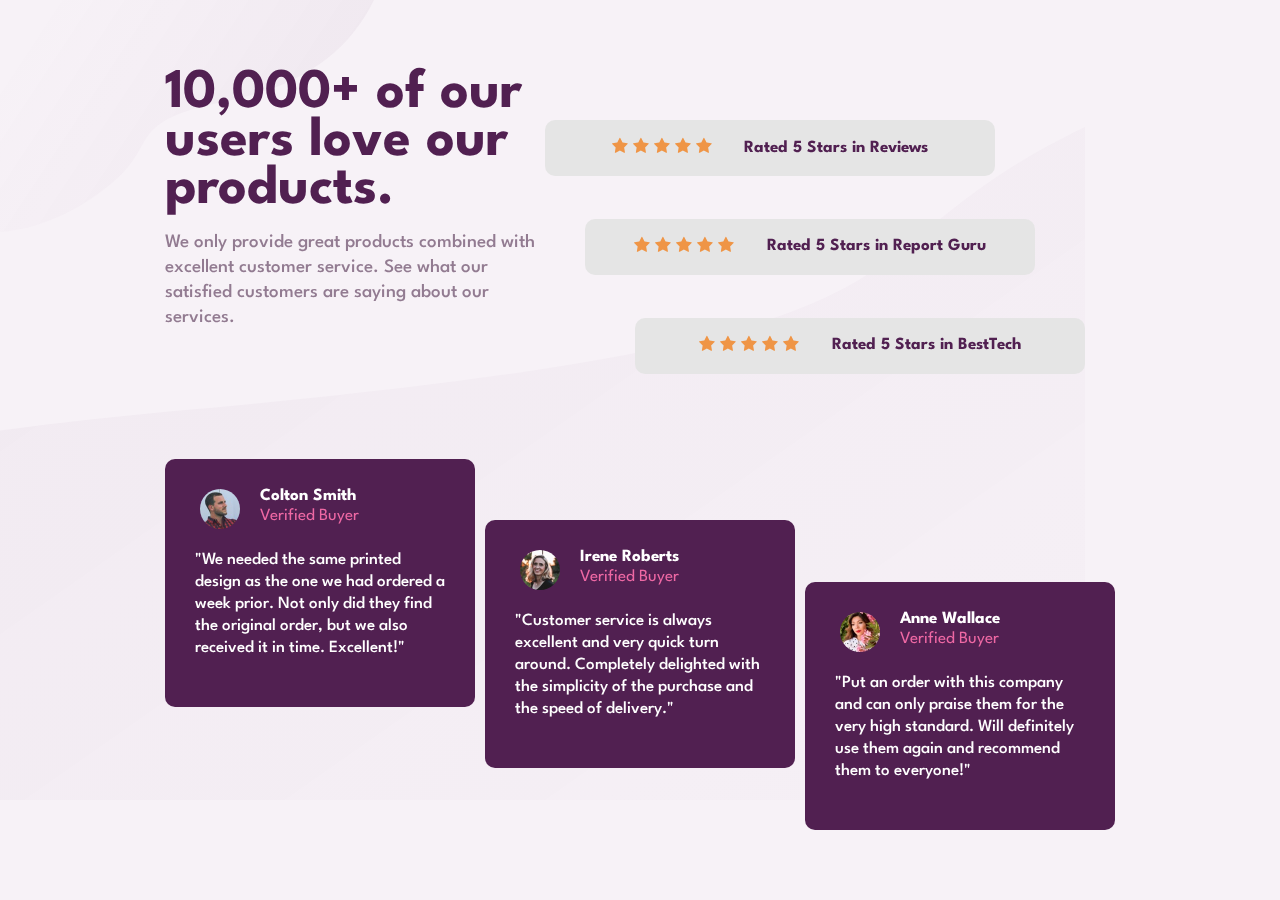
==== index.html @ 5eab4e53 "first push" ====
<!DOCTYPE html>
<html lang="en">

<head>
  <meta charset="UTF-8" />
  <meta name="viewport" content="width=device-width, initial-scale=1.0" />
  <link rel="preconnect" href="https://fonts.googleapis.com">
  <link rel="preconnect" href="https://fonts.gstatic.com" crossorigin>
  <link href="https://fonts.googleapis.com/css2?family=League+Spartan:wght@400;500;700&display=swap" rel="stylesheet">
  <link rel="stylesheet" href="https://cdnjs.cloudflare.com/ajax/libs/font-awesome/4.7.0/css/font-awesome.min.css">
  <link rel="stylesheet" href="style.css">
  <title>Frontend Mentor | Social proof section</title>
</head>

<body>

  <main>
    <h1 class="sr-only">Social Proof Section</h1>
    <div class="hero top-left">
      <img src="images/bg-pattern-top-mobile.svg" alt="">
    </div>
    <!--Mobile: central grid, desktop: main-hero-->
    <section class="central-grid">
      <div class="heading-area">
        <h2>10,000+ of our users love our products.</h2>
        <p>We only provide great products combined with excellent customer service.
          See what our satisfied customers are saying about our services.
        </p>
      </div>
      <div class="review-area">
        <div class="review r-one">
          <div class="stars">
            <span class="fa fa-star checked"></span>
            <span class="fa fa-star checked"></span>
            <span class="fa fa-star checked"></span>
            <span class="fa fa-star checked"></span>
            <span class="fa fa-star checked"></span>
          </div>
          <p>
            Rated 5 Stars in Reviews
          </p>
        </div>
        <div class="review r-two">
          <div class="stars">
            <span class="fa fa-star checked"></span>
            <span class="fa fa-star checked"></span>
            <span class="fa fa-star checked"></span>
            <span class="fa fa-star checked"></span>
            <span class="fa fa-star checked"></span>
          </div>
          <p>
            Rated 5 Stars in Report Guru
          </p>
        </div>
        <div class="review r-three">
          <div class="stars">
            <span class="fa fa-star checked"></span>
            <span class="fa fa-star checked"></span>
            <span class="fa fa-star checked"></span>
            <span class="fa fa-star checked"></span>
            <span class="fa fa-star checked"></span>
          </div>
          <p>
            Rated 5 Stars in BestTech
          </p>
        </div>
      </div>
      <!--Personal Review Area-->
      <div class="personal-review">
        <article class="box person-1">
          <div class="box-head">
            <div class="selfie">
              <img src="images/image-colton.jpg" alt="" width="40px" height="40px">
            </div>
            <div class="name">
              <h3>Colton Smith</h3>
              <h4>Verified Buyer</h4>
            </div>
          </div>
          <p>"We needed the same printed design as the one we had ordered a week prior.
            Not only did they find the original order, but we also received it in time.
            Excellent!"</p>
        </article>

        <article class="box person-2">
          <div class="box-head">
            <div class="selfie">
              <img src="images/image-irene.jpg" alt="" width="40px" height="40px">
            </div>
            <div class="name">
              <h3>Irene Roberts</h3>
              <h4>Verified Buyer</h4>
            </div>
          </div>
          <p>"Customer service is always excellent and very quick turn around. Completely
            delighted with the simplicity of the purchase and the speed of delivery."</p>
        </article>

        <article class="box person-3">
          <div class="box-head">
            <div class="selfie">
              <img src="images/image-anne.jpg" alt="" width="40px" height="40px">
            </div>
            <div class="name">
              <h3>Anne Wallace</h3>
              <h4>Verified Buyer</h4>
            </div>
          </div>
          <p>"Put an order with this company and can only praise them for the very high
            standard. Will definitely use them again and recommend them to everyone!"</p>
        </article>
      </div>
    </section>

    <div class="graphic-br-mobile">
      <img src="images/bg-pattern-bottom-mobile.svg" width="1085px" height="673px" alt="">
    </div>


  </main>

</body>

</html>
---- style.css ----
/*  Modern CSS reset - https://piccalil.li/blog/a-modern-css-reset/ */
/* Box sizing rules */
/* *here we have the font dimensions:*/

*,
*::before,
*::after {
  box-sizing: border-box;
}
:root {
  font-size: 62.5%;
  --ff1: "League Spartan", sans-serif;
  --sfs: 1.5rem; /* standard font size*/
  --white: hsl(0, 0%, 100%); /*back+text white*/
  --dpt: #512051; /* dark purple text*/
  --lpt: #927b91; /* light purple text*/
  --spt: hsl(333, 80%, 67%); /* soft pink text*/
  --dgt: #937b92; /*spec --text below 10 000?*/
  --rbc: #f7f2f7; /*review background color*/
  --out: 1px solid black; /*use for outline*/
}

/* Remove default margin */
body,
h1,
h2,
h3,
h4,
p,
figure,
blockquote,
dl,
dd {
  margin: 0;
}

/* Remove list styles on ul, ol elements with a list role, which suggests default styling will be removed */
ul[role="list"],
ol[role="list"] {
  list-style: none;
}

/* Set core root defaults */
html:focus-within {
  scroll-behavior: smooth;
}

/* Set core body defaults */
body {
  min-height: 100vh;
  text-rendering: optimizeSpeed;
  line-height: 1.5;
  background-color: var(--rbc);
  font-family: var(--ff1);
  font-size: ;
}

/* A elements that don't have a class get default styles */
a:not([class]) {
  text-decoration-skip-ink: auto;
}

/* Make images easier to work with */
img,
picture {
  max-width: 100%;
  display: block;
}

/* Inherit fonts for inputs and buttons */
input,
button,
textarea,
select {
  font: inherit;
}

/* Remove all animations, transitions and smooth scroll for people that prefer not to see them */
@media (prefers-reduced-motion: reduce) {
  html:focus-within {
    scroll-behavior: auto;
  }

  *,
  *::before,
  *::after {
    animation-duration: 0.01ms !important;
    animation-iteration-count: 1 !important;
    transition-duration: 0.01ms !important;
    scroll-behavior: auto !important;
  }
}

/* * end of the reset*/
.sr-only {
  border: 0 !important;
  clip: rect(1px, 1px, 1px, 1px) !important;
  -webkit-clip-path: inset(50%) !important;
  clip-path: inset(50%) !important;
  height: 1px !important;
  overflow: hidden !important;
  margin: -1px !important;
  padding: 0 !important;
  position: absolute !important;
  width: 1px !important;
  white-space: nowrap !important;
}

/* *======NEUTRAL DESIGN SPACE========== */

/* background-Image_Mobile_top_left: */
.top-left {
  z-index: 1;
  position: absolute;
  top: 0;
  left: 0;
}
/* do the positional styling for mobile devices
first, then color -- then desktop positional*/
.central-grid > .heading-area > h2 {
  color: var(--dpt);
  font-size: 4rem;
  line-height: 3.6rem;
  font-weight: 700;
  text-align: center;
}

.central-grid > .heading-area > p {
  text-align: center;
  font-size: 1.9rem;
  color: var(--lpt);
  font-weight: 500;
  line-height: 2.5rem;
}

.graphic-br-mobile {
  position: fixed;
  z-index: -1;
  bottom: -27.5rem;
  right: 0;
}

.box {
  width: 32.7rem;
  height: 24.8rem;
  background-color: #512051;
  display: flex;
  flex-direction: column;
  padding: 3rem;
  border-radius: 1rem;
}

.box-head {
  display: flex;
  flex-direction: row;
}

.name {
  padding-left: 2rem;
}

.box-head > .name > h3 {
  font-size: 1.7rem;
  color: var(--white);
  line-height: 1.5rem;
  font-weight: 700;
}

.box-head > .name > h4 {
  font-size: 1.7rem;
  font-weight: 400;
  color: var(--spt);
  line-height: 1.5rem;
  margin-top: 0.5rem;
}

.box > p {
  color: hsl(0, 0%, 100%);
  font-size: 1.7rem;
  font-weight: 500;
  line-height: 2.2rem;
  margin-top: 2rem;
}

.selfie > img {
  border-radius: 50%;
  margin-left: 0.5rem;
}

.review-area {
  display: flex;
  row-gap: 1.5rem;
  flex-direction: column;
  margin-top: 4rem;
  border-radius: 0.5rem;
  overflow: hidden;
}
.review-area > .review {
  font-size: 1.7rem;
  font-weight: 700;
  text-align: center;
  height: 7.8rem;
  color: var(--dpt);
  display: flex;
  flex-direction: column;
  align-items: center;
  justify-content: center;
  background-color: #e5e5e5;
  border-radius: 1rem;
}
.review-area > .review > .stars > span {
  color: #ef9546;
  margin-bottom: 1rem;
}

/* *======MOBILE DESIGN SPACE========== */

@media only screen and (max-width: 720px) {
  .central-grid {
    z-index: 999;
    width: 90%;
    display: grid;
    grid-template-columns: 1fr;
    align-items: center;
    justify-content: space-between;
    padding-top: 4rem;
    margin: 3rem auto 0;
  }

  .central-grid > h2,
  .central-grid > p {
    padding: 0 1rem;
  }

  .central-grid > p {
    padding-top: 1.7rem;
    text-align: center;
    padding-left: 1rem;
    padding-right: 1rem;
  }

  /* *this is beginning of the personal review area*/

  .personal-review {
    margin: 0 auto;
    display: flex;
    flex-direction: column;
    align-items: center;
    justify-content: center;
    margin-top: 4rem;
    margin-bottom: 3rem;
    row-gap: 2rem;
  }
}

/* *The following is the desktop version of the 
* site, we should use the mobile code whenever
* possible, but if it fits both areas we should 
* add to the neutral area at the the top, 
* rather than having it printed twice in both 
* mobile and desktop design areas. 
 */

/* *======DESKTOP DESIGN SPACE========== */

@media only screen and (min-width: 721px) {
  .central-grid {
    min-height: 100vh;
    display: grid;
    grid-template-columns: repeat(5, 1fr);
    grid-template-rows: 1fr 1.7rem 1fr;
    padding: 7rem 16.5rem 7rem 16.5rem;
  }
  /*! grid layout desktop here */

  .heading-area {
    grid-area: 1 / 1 / 1 / 3;
  }

  .review-area {
    grid-area: 1 / 3 / 1 / 6;
  }

  .personal-review,
  .heading-area,
  .review-area {
    /* max-height: 10vh; to change */
  }

  .personal-review {
    display: flex;
    gap: 1rem;
    flex-direction: row;
    justify-content: space-between;
    width: 100%;
    grid-area: 3 / 1 / 3 / 6;
  }

  .review-area {
    margin-top: 0;
    display: flex;
    flex-direction: column;
    align-items: center;
    justify-content: space-evenly;
  }

  .review-area > .review {
    height: 5.6rem;
    width: 45rem;
    display: flex;
    flex-direction: row;
    align-items: center;
    justify-content: center;
  }

  .review-area > .review > .stars {
    padding-top: .35rem;
    margin-right: 3.25rem;
  }

  .review-area > .review:nth-child(1) {
    display: flex;
    align-self: flex-end;
    justify-self: start;
    margin-right: 12rem;
    margin-bottom: -4rem;
    margin-top: -1.75rem;
  }

  .review-area > .review:nth-child(3) {
    display: flex;
    align-self: flex-end;
    margin-bottom: 0rem;
    margin-right: 3rem;
  }

  .review-area > .review:nth-child(2) {
    display: flex;
    align-self: flex-end;
    margin-right: 8rem;
    margin-bottom: -4rem;
  }

  .personal-review > article:nth-child(2) {
    flex-direction: column;
    align-self: center;
  }
  .personal-review > article:nth-child(3) {
    flex-direction: column;
    align-self: end;
  }

  .central-grid > .heading-area > h2 {

    text-align: left;
    max-width: 44.5rem;
    font-size: 5.6rem;
    line-height: 4.8rem;
    font-weight: 700;
}

.central-grid > .heading-area > p {
  text-align: left; 
  font-weight: 500; 
  font-size: 1.9rem;
  line-height: 2.5rem;
  padding-top: 1.6rem;
}

.graphic-br-mobile {
  position: fixed;
  z-index: -1;
  bottom: 0;
  height: 87.3rem;
  width: 178.5rem;
  left: 0rem;
  top: 12.7rem;
}



}
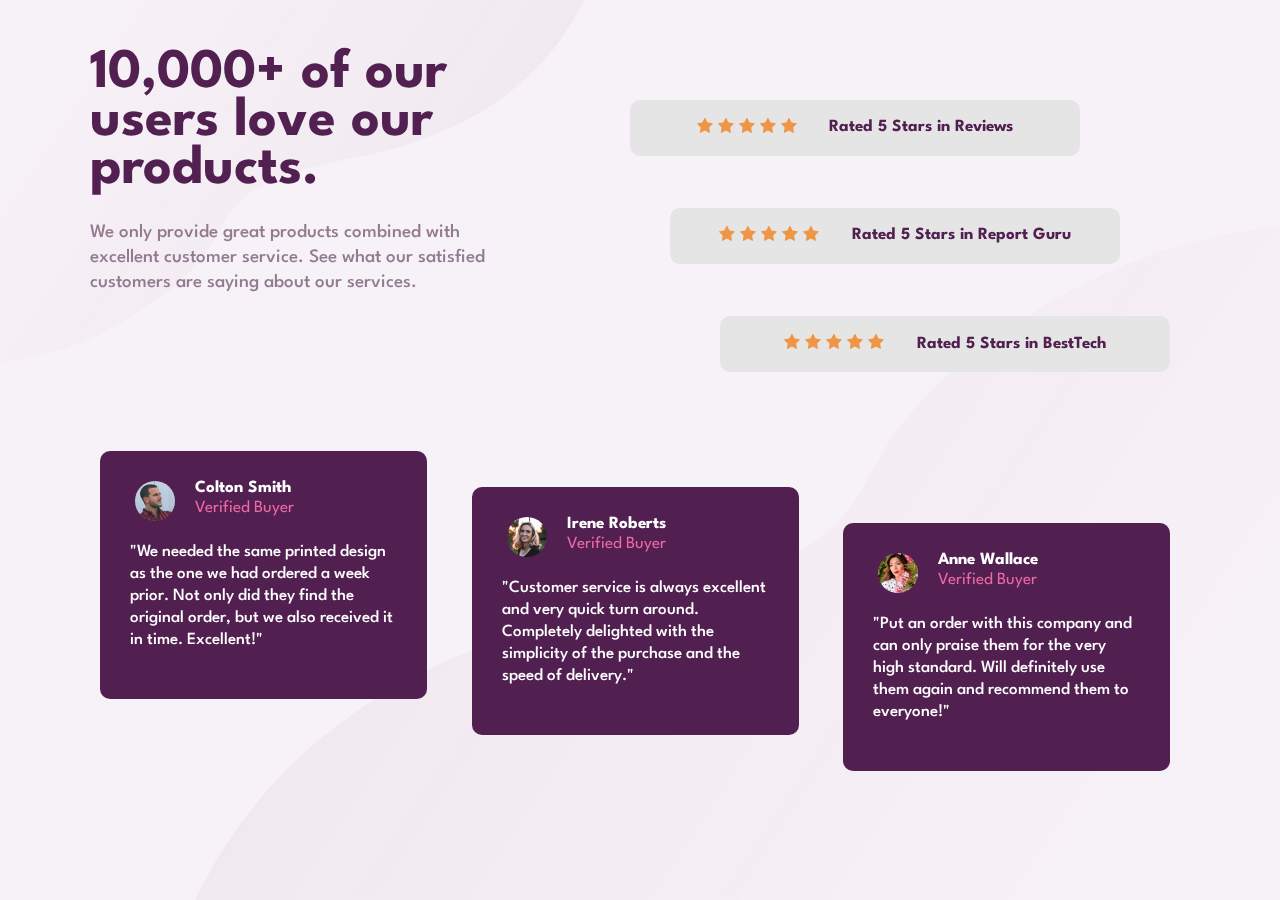
==== commit adca0b6c: "cleaned up the code" ====
--- a/index.html
+++ b/index.html
@@ -17,60 +17,70 @@
   <main>
     <h1 class="sr-only">Social Proof Section</h1>
     <div class="hero top-left">
-      <img src="images/bg-pattern-top-mobile.svg" alt="">
+      <!--Kevin Powell Picture techniquw-->
+      <picture>
+        <source srcset="/images/c-bg-pattern-top-desktop.svg" media="(min-width: 1200px)">
+        <img src="images/a-bg-pattern-top-mobile.svg" alt="" aria-hidden="true">
+      </picture>
     </div>
     <!--Mobile: central grid, desktop: main-hero-->
     <section class="central-grid">
-      <div class="heading-area">
-        <h2>10,000+ of our users love our products.</h2>
-        <p>We only provide great products combined with excellent customer service.
-          See what our satisfied customers are saying about our services.
-        </p>
-      </div>
-      <div class="review-area">
-        <div class="review r-one">
-          <div class="stars">
-            <span class="fa fa-star checked"></span>
-            <span class="fa fa-star checked"></span>
-            <span class="fa fa-star checked"></span>
-            <span class="fa fa-star checked"></span>
-            <span class="fa fa-star checked"></span>
-          </div>
-          <p>
-            Rated 5 Stars in Reviews
+      <div class="upper-flex-wrap">
+        <div class="heading-area">
+          <h2>10,000+ of our users love our products.</h2>
+          <p>We only provide great products combined with excellent customer service.
+            See what our satisfied customers are saying about our services.
           </p>
         </div>
-        <div class="review r-two">
-          <div class="stars">
-            <span class="fa fa-star checked"></span>
-            <span class="fa fa-star checked"></span>
-            <span class="fa fa-star checked"></span>
-            <span class="fa fa-star checked"></span>
-            <span class="fa fa-star checked"></span>
+        <div class="review-area">
+          <div class="review r-one">
+            <div class="stars">
+              <span class="fa fa-star checked"></span>
+              <span class="fa fa-star checked"></span>
+              <span class="fa fa-star checked"></span>
+              <span class="fa fa-star checked"></span>
+              <span class="fa fa-star checked"></span>
+            </div>
+            <p>
+              Rated 5 Stars in Reviews
+            </p>
           </div>
-          <p>
-            Rated 5 Stars in Report Guru
-          </p>
+          <div class="review r-two">
+            <div class="stars">
+              <span class="fa fa-star checked"></span>
+              <span class="fa fa-star checked"></span>
+              <span class="fa fa-star checked"></span>
+              <span class="fa fa-star checked"></span>
+              <span class="fa fa-star checked"></span>
+            </div>
+            <p>
+              Rated 5 Stars in Report Guru
+            </p>
+          </div>
+          <div class="review r-three">
+            <div class="stars">
+              <span class="fa fa-star checked"></span>
+              <span class="fa fa-star checked"></span>
+              <span class="fa fa-star checked"></span>
+              <span class="fa fa-star checked"></span>
+              <span class="fa fa-star checked"></span>
+            </div>
+            <p>
+              Rated 5 Stars in BestTech
+            </p>
+          </div>
         </div>
-        <div class="review r-three">
-          <div class="stars">
-            <span class="fa fa-star checked"></span>
-            <span class="fa fa-star checked"></span>
-            <span class="fa fa-star checked"></span>
-            <span class="fa fa-star checked"></span>
-            <span class="fa fa-star checked"></span>
-          </div>
-          <p>
-            Rated 5 Stars in BestTech
-          </p>
-        </div>
+        <!--Closing-div: upper-flex-wrap-->
       </div>
+
+
       <!--Personal Review Area-->
       <div class="personal-review">
         <article class="box person-1">
           <div class="box-head">
             <div class="selfie">
-              <img src="images/image-colton.jpg" alt="" width="40px" height="40px">
+              <img src="images/image-colton.jpg" alt="" width="40px" height="40px"
+              aria-hidden="true">
             </div>
             <div class="name">
               <h3>Colton Smith</h3>
@@ -85,7 +95,8 @@
         <article class="box person-2">
           <div class="box-head">
             <div class="selfie">
-              <img src="images/image-irene.jpg" alt="" width="40px" height="40px">
+              <img src="images/image-irene.jpg" alt="" width="40px" height="40px"
+              aria-hidden="true">
             </div>
             <div class="name">
               <h3>Irene Roberts</h3>
@@ -99,7 +110,8 @@
         <article class="box person-3">
           <div class="box-head">
             <div class="selfie">
-              <img src="images/image-anne.jpg" alt="" width="40px" height="40px">
+              <img src="images/image-anne.jpg" alt="" width="40px" height="40px"
+              aria-hidden="true">
             </div>
             <div class="name">
               <h3>Anne Wallace</h3>
@@ -113,8 +125,16 @@
     </section>
 
     <div class="graphic-br-mobile">
-      <img src="images/bg-pattern-bottom-mobile.svg" width="1085px" height="673px" alt="">
+
+      <picture>
+        <source srcset="/images/d-bg-pattern-bottom-desktop.svg" media="(min-width: 1200px)">
+        <img src="images/b-bg-pattern-bottom-mobile.svg" alt="" aria-hidden="true">
+      </picture>
+
+
     </div>
+
+
 
 
   </main>
--- a/style.css
+++ b/style.css
@@ -1,6 +1,19 @@
 /*  Modern CSS reset - https://piccalil.li/blog/a-modern-css-reset/ */
 /* Box sizing rules */
-/* *here we have the font dimensions:*/
+
+/* *here we have the font dimensions:
+
+* 1. use the picture element to address the
+* b-image issues.
+ 
+* 2. Use min-width to address the collapse 
+* issues we keep on seeing.
+
+* 3. Try using negative margins to bring 
+* the purple boxes at the bottom closer 
+* together, to give the page a slightly 
+* more organix appearance. 
+*/
 
 *,
 *::before,
@@ -52,7 +65,7 @@
   line-height: 1.5;
   background-color: var(--rbc);
   font-family: var(--ff1);
-  font-size: ;
+  font-size: 1.6rem;
 }
 
 /* A elements that don't have a class get default styles */
@@ -107,17 +120,18 @@
 }
 
 /* *======NEUTRAL DESIGN SPACE========== */
-
-/* background-Image_Mobile_top_left: */
 .top-left {
   z-index: 1;
   position: absolute;
   top: 0;
   left: 0;
 }
-/* do the positional styling for mobile devices
-first, then color -- then desktop positional*/
-.central-grid > .heading-area > h2 {
+.heading-area {
+  padding-top: 1rem; 
+  padding-left: 1rem;
+}
+
+.heading-area > h2 {
   color: var(--dpt);
   font-size: 4rem;
   line-height: 3.6rem;
@@ -125,19 +139,13 @@
   text-align: center;
 }
 
-.central-grid > .heading-area > p {
+ .heading-area > p {
+  margin-top: 1rem;
   text-align: center;
   font-size: 1.9rem;
   color: var(--lpt);
   font-weight: 500;
   line-height: 2.5rem;
-}
-
-.graphic-br-mobile {
-  position: fixed;
-  z-index: -1;
-  bottom: -27.5rem;
-  right: 0;
 }
 
 .box {
@@ -215,7 +223,7 @@
 
 /* *======MOBILE DESIGN SPACE========== */
 
-@media only screen and (max-width: 720px) {
+@media only screen and (max-width: 1200px) {
   .central-grid {
     z-index: 999;
     width: 90%;
@@ -239,8 +247,6 @@
     padding-right: 1rem;
   }
 
-  /* *this is beginning of the personal review area*/
-
   .personal-review {
     margin: 0 auto;
     display: flex;
@@ -249,57 +255,56 @@
     justify-content: center;
     margin-top: 4rem;
     margin-bottom: 3rem;
-    row-gap: 2rem;
-  }
-}
-
-/* *The following is the desktop version of the 
-* site, we should use the mobile code whenever
-* possible, but if it fits both areas we should 
-* add to the neutral area at the the top, 
-* rather than having it printed twice in both 
-* mobile and desktop design areas. 
- */
+    row-gap: 1rem;
+  }
+}
 
 /* *======DESKTOP DESIGN SPACE========== */
 
-@media only screen and (min-width: 721px) {
+@media only screen and (min-width: 1200px) {
   .central-grid {
     min-height: 100vh;
     display: grid;
-    grid-template-columns: repeat(5, 1fr);
-    grid-template-rows: 1fr 1.7rem 1fr;
-    padding: 7rem 16.5rem 7rem 16.5rem;
-  }
-  /*! grid layout desktop here */
+    grid-template-columns: 1fr;
+    grid-template-rows: 1fr .1rem 1fr;
+    
+  }
+  main {
+    margin: 0rem 8rem 0rem 8rem; 
+  }
+
+  .person-1 {
+    margin-left: 2rem;
+  }
+
+  .person-3 {
+    margin-right: 3rem;
+  }
+
+  .upper-flex-wrap {
+    display: flex; 
+    margin-top: 2rem;
+    padding-top: 2rem;
+    margin-bottom: 0;
+  }
 
   .heading-area {
-    grid-area: 1 / 1 / 1 / 3;
-  }
-
-  .review-area {
-    grid-area: 1 / 3 / 1 / 6;
-  }
-
-  .personal-review,
-  .heading-area,
-  .review-area {
-    /* max-height: 10vh; to change */
+    flex: 1 1 auto; 
   }
 
   .personal-review {
+    max-height: 34rem;
+    padding-bottom: 2rem;
     display: flex;
     gap: 1rem;
     flex-direction: row;
     justify-content: space-between;
-    width: 100%;
-    grid-area: 3 / 1 / 3 / 6;
-  }
+    grid-area: 3 / 1 / 3 / 3;
+    }
 
   .review-area {
+    flex: 1 1 auto; 
     margin-top: 0;
-    display: flex;
-    flex-direction: column;
     align-items: center;
     justify-content: space-evenly;
   }
@@ -307,14 +312,11 @@
   .review-area > .review {
     height: 5.6rem;
     width: 45rem;
-    display: flex;
     flex-direction: row;
-    align-items: center;
-    justify-content: center;
   }
 
   .review-area > .review > .stars {
-    padding-top: .35rem;
+    padding-top: 0.35rem;
     margin-right: 3.25rem;
   }
 
@@ -350,48 +352,24 @@
     align-self: end;
   }
 
-  .central-grid > .heading-area > h2 {
-
+    .heading-area > h2 {
     text-align: left;
     max-width: 44.5rem;
     font-size: 5.6rem;
     line-height: 4.8rem;
-    font-weight: 700;
-}
-
-.central-grid > .heading-area > p {
-  text-align: left; 
-  font-weight: 500; 
-  font-size: 1.9rem;
-  line-height: 2.5rem;
-  padding-top: 1.6rem;
-}
-
-.graphic-br-mobile {
-  position: fixed;
-  z-index: -1;
-  bottom: 0;
-  height: 87.3rem;
-  width: 178.5rem;
-  left: 0rem;
-  top: 12.7rem;
-}
-
-
-
-}
-
-
-
-
-
-
-
-
-
-
-
-
-
-
-
+  }
+
+    .heading-area > p {
+    text-align: left;
+    line-height: 2.5rem;
+    padding-top: 1.6rem;
+    max-width: 40rem;
+  }
+
+  .graphic-br-mobile {
+    position: fixed;
+    z-index: -1;
+    bottom: 0;
+    right: 0;
+  }
+}
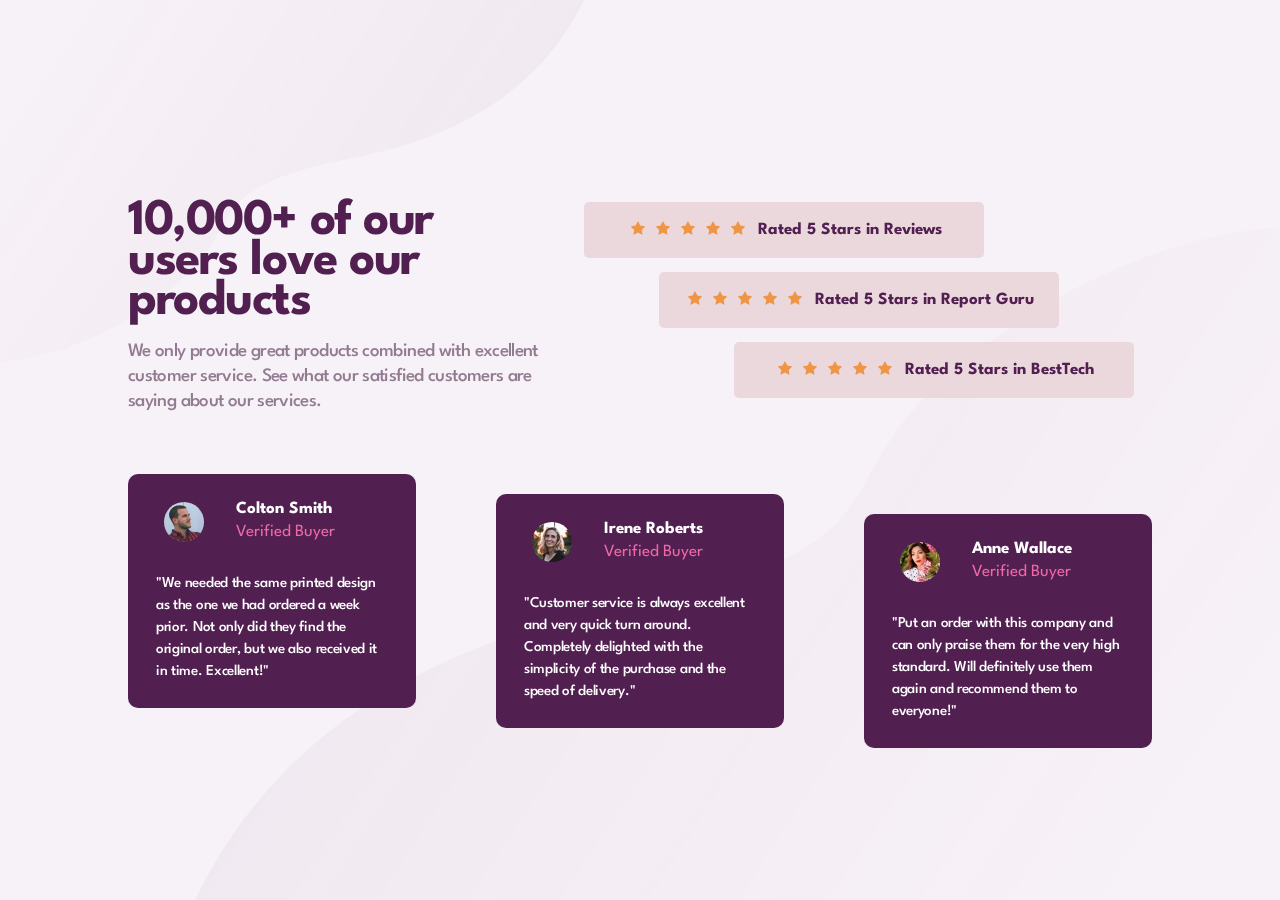
==== commit 58eb69d0: "done, file just needs polishing" ====
--- a/index.html
+++ b/index.html
@@ -2,81 +2,90 @@
 <html lang="en">
 
 <head>
-  <meta charset="UTF-8" />
-  <meta name="viewport" content="width=device-width, initial-scale=1.0" />
+  <meta charset="UTF-8">
+  <meta http-equiv="X-UA-Compatible" content="IE=edge">
+  <meta name="viewport" content="width=device-width, initial-scale=1.0">
+  <!--*Google Fonts-->
   <link rel="preconnect" href="https://fonts.googleapis.com">
   <link rel="preconnect" href="https://fonts.gstatic.com" crossorigin>
-  <link href="https://fonts.googleapis.com/css2?family=League+Spartan:wght@400;500;700&display=swap" rel="stylesheet">
+  <link href="https://fonts.googleapis.com/css2?family=League+Spartan:wght@400;500;600;700&display=swap"
+    rel="stylesheet">
+  <!--*Font-Awesome-->
   <link rel="stylesheet" href="https://cdnjs.cloudflare.com/ajax/libs/font-awesome/4.7.0/css/font-awesome.min.css">
+  <!--*Stylesheet-->
   <link rel="stylesheet" href="style.css">
   <title>Frontend Mentor | Social proof section</title>
 </head>
 
 <body>
+  <header>
+    <h1 class="sr-only">Social Proof Section</h1> <!--* Screen Reader Only-->
+    <picture class="pic top-left">
+      <source srcset="/images/c-bg-pattern-top-desktop.svg" media="(min-width: 1200px)">
+      <img src="images/a-bg-pattern-top-mobile.svg" alt="" aria-hidden="true">
+    </picture>
+  </header>
+  <!--* Main Section-->
+  <main>
+    <section class="central-grid">
+      <div class="upper-container desk">
+        <div class="main-header description">
+          <h2>
+            10,000+ of our users love our products
+          </h2>
+          <p>We only provide great products combined with excellent customer service.
+            See what our satisfied customers are saying about our services.</p>
+        </div>
+        <div class="star review-area">
+          <div class="starlight pack-1">
 
-  <main>
-    <h1 class="sr-only">Social Proof Section</h1>
-    <div class="hero top-left">
-      <!--Kevin Powell Picture techniquw-->
-      <picture>
-        <source srcset="/images/c-bg-pattern-top-desktop.svg" media="(min-width: 1200px)">
-        <img src="images/a-bg-pattern-top-mobile.svg" alt="" aria-hidden="true">
-      </picture>
-    </div>
-    <!--Mobile: central grid, desktop: main-hero-->
-    <section class="central-grid">
-      <div class="upper-flex-wrap">
-        <div class="heading-area">
-          <h2>10,000+ of our users love our products.</h2>
-          <p>We only provide great products combined with excellent customer service.
-            See what our satisfied customers are saying about our services.
+            <div class="stars">
+            <span class="fa fa-star fa-1x checked"></span>
+            <span class="fa fa-star fa-sm checked"></span>
+            <span class="fa fa-star fa-1x checked"></span>
+            <span class="fa fa-star checked"></span>
+            <span class="fa fa-star checked"></span>
+          </div>
+
+          <p>
+            Rated 5 Stars in Reviews
           </p>
         </div>
-        <div class="review-area">
-          <div class="review r-one">
-            <div class="stars">
-              <span class="fa fa-star checked"></span>
-              <span class="fa fa-star checked"></span>
-              <span class="fa fa-star checked"></span>
-              <span class="fa fa-star checked"></span>
-              <span class="fa fa-star checked"></span>
-            </div>
-            <p>
-              Rated 5 Stars in Reviews
-            </p>
-          </div>
-          <div class="review r-two">
-            <div class="stars">
-              <span class="fa fa-star checked"></span>
-              <span class="fa fa-star checked"></span>
-              <span class="fa fa-star checked"></span>
-              <span class="fa fa-star checked"></span>
-              <span class="fa fa-star checked"></span>
-            </div>
-            <p>
-              Rated 5 Stars in Report Guru
-            </p>
-          </div>
-          <div class="review r-three">
-            <div class="stars">
-              <span class="fa fa-star checked"></span>
-              <span class="fa fa-star checked"></span>
-              <span class="fa fa-star checked"></span>
-              <span class="fa fa-star checked"></span>
-              <span class="fa fa-star checked"></span>
-            </div>
-            <p>
-              Rated 5 Stars in BestTech
-            </p>
-          </div>
-        </div>
-        <!--Closing-div: upper-flex-wrap-->
-      </div>
 
 
-      <!--Personal Review Area-->
-      <div class="personal-review">
-        <article class="box person-1">
+        <div class="starlight pack-2">
+
+          <div class="stars">
+            <span class="fa fa-star checked"></span>
+            <span class="fa fa-star checked"></span>
+            <span class="fa fa-star checked"></span>
+            <span class="fa fa-star checked"></span>
+            <span class="fa fa-star checked"></span>
+          </div>
+
+          <p>
+            Rated 5 Stars in Report Guru
+          </p>
+        </div> <!--*starlight pack-2 (close)-->
+
+
+      <div class="starlight pack-3">
+        <div class="stars">
+        <span class="fa fa-star checked"></span>
+        <span class="fa fa-star checked"></span>
+        <span class="fa fa-star checked"></span>
+        <span class="fa fa-star checked"></span>
+        <span class="fa fa-star checked"></span>
+      </div>
+      <p>
+        Rated 5 Stars in BestTech
+      </p>
+      </div>
+    </div> <!--*upper-container desk (close)-->
+    </div> <!--!star review-area (close)-->
+      <div class="personal review-from">
+
+        <figure class="box person-1">
           <div class="box-head">
             <div class="selfie">
               <img src="images/image-colton.jpg" alt="" width="40px" height="40px"
@@ -90,9 +99,8 @@
           <p>"We needed the same printed design as the one we had ordered a week prior.
             Not only did they find the original order, but we also received it in time.
             Excellent!"</p>
-        </article>
-
-        <article class="box person-2">
+        </figure>
+        <figure class="box person-2">
           <div class="box-head">
             <div class="selfie">
               <img src="images/image-irene.jpg" alt="" width="40px" height="40px"
@@ -105,9 +113,8 @@
           </div>
           <p>"Customer service is always excellent and very quick turn around. Completely
             delighted with the simplicity of the purchase and the speed of delivery."</p>
-        </article>
-
-        <article class="box person-3">
+        </figure>
+        <figure class="box person-3">
           <div class="box-head">
             <div class="selfie">
               <img src="images/image-anne.jpg" alt="" width="40px" height="40px"
@@ -120,24 +127,17 @@
           </div>
           <p>"Put an order with this company and can only praise them for the very high
             standard. Will definitely use them again and recommend them to everyone!"</p>
-        </article>
+        </figure>
       </div>
     </section>
+  </main>
 
-    <div class="graphic-br-mobile">
-
-      <picture>
-        <source srcset="/images/d-bg-pattern-bottom-desktop.svg" media="(min-width: 1200px)">
-        <img src="images/b-bg-pattern-bottom-mobile.svg" alt="" aria-hidden="true">
-      </picture>
-
-
-    </div>
-
-
-
-
-  </main>
+  <footer>
+    <picture class="bot-right">
+      <source srcset="/images/d-bg-pattern-bottom-desktop.svg" media="(min-width: 1200px)">
+      <img src="images/b-bg-pattern-bottom-mobile.svg" alt="" aria-hidden="true">
+    </picture>
+  </footer>
 
 </body>
 
--- a/style.css
+++ b/style.css
@@ -1,27 +1,9 @@
-/*  Modern CSS reset - https://piccalil.li/blog/a-modern-css-reset/ */
-/* Box sizing rules */
-
-/* *here we have the font dimensions:
-
-* 1. use the picture element to address the
-* b-image issues.
- 
-* 2. Use min-width to address the collapse 
-* issues we keep on seeing.
-
-* 3. Try using negative margins to bring 
-* the purple boxes at the bottom closer 
-* together, to give the page a slightly 
-* more organix appearance. 
-*/
-
 *,
 *::before,
 *::after {
   box-sizing: border-box;
 }
 :root {
-  font-size: 62.5%;
   --ff1: "League Spartan", sans-serif;
   --sfs: 1.5rem; /* standard font size*/
   --white: hsl(0, 0%, 100%); /*back+text white*/
@@ -119,257 +101,280 @@
   white-space: nowrap !important;
 }
 
-/* *======NEUTRAL DESIGN SPACE========== */
+/* *Universal Styles */
+/* This area is mainly used for 
+colors, padding, fonts etc which
+are used in both the mobile and the 
+desktop area.*/
+
+.desk > .description > h2,
+.desk > .description > p {
+  /* font-family: var(--ff1); */
+}
 .top-left {
   z-index: 1;
   position: absolute;
   top: 0;
   left: 0;
 }
-.heading-area {
-  padding-top: 1rem; 
-  padding-left: 1rem;
-}
-
-.heading-area > h2 {
+
+.bot-right {
+  position: fixed;
+  z-index: -1;
+  width: 1085px; 
+  height: 673px;
+  bottom: 0;
+  right: 0;
+}
+
+/* * the following is for the 
+* picture in the bottom right, 
+* we need to use the picture element 
+* do this successfully, 
+* include it in a footer, inside
+* the body but outside the main.*/
+
+.description > h2 {
+  /* max-width: 320px; */
+  font-weight: 700;
+  font-size: clamp(2.5rem, calc(2.5rem + 1vw), 3.2rem);
+  line-height: 40px;
+  letter-spacing: -1.43px;
   color: var(--dpt);
-  font-size: 4rem;
-  line-height: 3.6rem;
-  font-weight: 700;
+}
+
+.description > h2,
+.description > p {
   text-align: center;
 }
 
- .heading-area > p {
-  margin-top: 1rem;
+.desk > .description > p {
+  color: var(--lpt);
+  margin: 17px 24px 0px 17px;
+  font-family: var(--ff1);
+  font-size: 19px;
+  font-weight: 500;
+  line-height: 25px;
+  letter-spacing: -0.6333333253860474px;
   text-align: center;
-  font-size: 1.9rem;
-  color: var(--lpt);
-  font-weight: 500;
-  line-height: 2.5rem;
 }
 
 .box {
-  width: 32.7rem;
-  height: 24.8rem;
   background-color: #512051;
+  height: 234px;
+  width: 350px;
+}
+
+.review-area {
+  margin: 39px 24px 49px 24px;
   display: flex;
-  flex-direction: column;
-  padding: 3rem;
-  border-radius: 1rem;
-}
-
-.box-head {
-  display: flex;
+  flex-flow: row wrap;
+  align-items: center; 
+  justify-content: center;
+  gap: 14px;
+}
+
+.starlight {
+  height: 5.6rem;
+  width: 45rem;
   flex-direction: row;
 }
 
-.name {
-  padding-left: 2rem;
-}
-
-.box-head > .name > h3 {
-  font-size: 1.7rem;
-  color: var(--white);
-  line-height: 1.5rem;
-  font-weight: 700;
-}
-
-.box-head > .name > h4 {
-  font-size: 1.7rem;
-  font-weight: 400;
-  color: var(--spt);
-  line-height: 1.5rem;
-  margin-top: 0.5rem;
-}
-
-.box > p {
-  color: hsl(0, 0%, 100%);
-  font-size: 1.7rem;
-  font-weight: 500;
-  line-height: 2.2rem;
-  margin-top: 2rem;
-}
-
-.selfie > img {
-  border-radius: 50%;
-  margin-left: 0.5rem;
-}
-
-.review-area {
-  display: flex;
-  row-gap: 1.5rem;
-  flex-direction: column;
-  margin-top: 4rem;
-  border-radius: 0.5rem;
-  overflow: hidden;
-}
-.review-area > .review {
-  font-size: 1.7rem;
-  font-weight: 700;
+.starlight {
+  border-radius: 5px;
+  width: 100%;
+  max-width: 400px;
   text-align: center;
-  height: 7.8rem;
-  color: var(--dpt);
+  background-color: #ebd8dd;
+  height: 78px;
   display: flex;
   flex-direction: column;
   align-items: center;
   justify-content: center;
-  background-color: #e5e5e5;
-  border-radius: 1rem;
-}
-.review-area > .review > .stars > span {
+}
+
+.starlight > p {
+  font-family: League Spartan;
+  font-size: 17px;
+  font-weight: 700;
+  line-height: 16px;
+  letter-spacing: 0px;
+  text-align: left;
+  color: var(--dpt);
+}
+
+.stars > .fa {
+  margin-left: 14px;
+  width: 16px;
+  height: 15px;
   color: #ef9546;
-  margin-bottom: 1rem;
-}
-
-/* *======MOBILE DESIGN SPACE========== */
+  top: 0px;
+  border-radius: 0px;
+}
+
+.box {
+  padding: 28px; 
+  border-radius: 10px; 
+  overflow: hidden;
+}
+
+.box-head {
+  display: flex;
+  flex-direction: row;
+  margin-bottom: 30px;
+}
+
+.name {
+  padding-left: 2rem;
+}
+
+.box-head > .name > h3 {
+  font-size: 17px; 
+  color: var(--white);
+  line-height: 15px; 
+  font-weight: 700;
+}
+
+.box-head > .name > h4 {
+  font-size: 17px;
+  font-weight: 400;
+  color: var(--spt);
+  line-height: 15px; 
+  margin-top: 0.5rem;
+}
+
+.box > p {
+  font-family: var(--ff1);
+  font-size: 15px;
+  color: var(--white);
+  font-weight: 500;
+  line-height: 22px;
+  letter-spacing: -0.3035714328289032px;
+  text-align: left;
+  
+}
+
+.selfie > img {
+  border-radius: 50%;
+  margin-left: 0.5rem;
+}
+/* *Mobile Layout Area */
 
 @media only screen and (max-width: 1200px) {
   .central-grid {
-    z-index: 999;
-    width: 90%;
-    display: grid;
-    grid-template-columns: 1fr;
+    margin: 0 auto;
+    min-width: 300px;
+    width: 95%;
+  }
+
+  .description {
+    display: flex;
+    flex-direction: column;
+    flex-wrap: wrap;
     align-items: center;
-    justify-content: space-between;
-    padding-top: 4rem;
-    margin: 3rem auto 0;
-  }
-
-  .central-grid > h2,
-  .central-grid > p {
-    padding: 0 1rem;
-  }
-
-  .central-grid > p {
-    padding-top: 1.7rem;
-    text-align: center;
-    padding-left: 1rem;
-    padding-right: 1rem;
-  }
-
-  .personal-review {
-    margin: 0 auto;
+    min-width: 300px;
+    padding-top: 62px;
+  }
+
+  .personal {
     display: flex;
     flex-direction: column;
     align-items: center;
-    justify-content: center;
-    margin-top: 4rem;
-    margin-bottom: 3rem;
-    row-gap: 1rem;
-  }
-}
-
-/* *======DESKTOP DESIGN SPACE========== */
-
-@media only screen and (min-width: 1200px) {
+    gap: 20px;
+  }
+}
+/* end of mobile sized media query*/
+
+/* *Desktop Layout Area */
+
+@media only screen and (min-width: 1201px) {
+  main {
+    min-height: 100vh;
+    display: grid; 
+    place-items: center;
+  }
   .central-grid {
-    min-height: 100vh;
-    display: grid;
-    grid-template-columns: 1fr;
-    grid-template-rows: 1fr .1rem 1fr;
-    
-  }
-  main {
-    margin: 0rem 8rem 0rem 8rem; 
-  }
-
-  .person-1 {
-    margin-left: 2rem;
-  }
-
-  .person-3 {
-    margin-right: 3rem;
-  }
-
-  .upper-flex-wrap {
+    width: 80%; 
+    max-width: 1110px;
+    max-height: 800px;
+    /* padding-top: 60px; */
+
+  }
+
+  .desk {
     display: flex; 
-    margin-top: 2rem;
-    padding-top: 2rem;
-    margin-bottom: 0;
-  }
-
-  .heading-area {
-    flex: 1 1 auto; 
-  }
-
-  .personal-review {
-    max-height: 34rem;
-    padding-bottom: 2rem;
-    display: flex;
-    gap: 1rem;
+    height: 55%;
+    /* gap: 11.25%; */
+    /* padding-top: 50px; */
+    justify-content: space-between;
+    margin-bottom: 60px;
+  }
+  .star {
+    width: 60%;
+    /* outline: 1px solid green; */
+    margin: 0;
+    padding-top: 50px;
+    flex-wrap: nowrap; 
+    display: flex; 
+    flex-direction: column; 
+    justify-content: flex-start;
+  }
+
+  .star > .starlight:nth-child(1) {
+    margin-right: 150px;
+  }
+
+  .star > .starlight:nth-child(3) {
+    margin-left: 150px;
+  }
+
+  .starlight {
+    width: 4500px; 
+    height: 56px;
     flex-direction: row;
-    justify-content: space-between;
-    grid-area: 3 / 1 / 3 / 3;
-    }
-
-  .review-area {
-    flex: 1 1 auto; 
-    margin-top: 0;
+  } 
+
+  .starlight > .stars {
+    margin-right: 12px;
+    margin-bottom: 4px;
+  }
+
+  .starlight > .stars > span {
+    margin-left: 3px;
+    font-size: 15px;
+  }
+  /* ! fa-icons absorb the font
+  ! size of the parent element.*/
+  
+  .description {
+    width: 45%;
+    padding-top: 50px;
+  }
+
+  .description > h2 {
+    max-width: 320px;
+    text-align: left !important; 
+  }
+
+  .description > p {
+    text-align: left !important; 
+    margin-left: 0 !important;
+  }
+
+  .personal {
+    display: flex; 
+    height: 45%;
     align-items: center;
-    justify-content: space-evenly;
-  }
-
-  .review-area > .review {
-    height: 5.6rem;
-    width: 45rem;
-    flex-direction: row;
-  }
-
-  .review-area > .review > .stars {
-    padding-top: 0.35rem;
-    margin-right: 3.25rem;
-  }
-
-  .review-area > .review:nth-child(1) {
-    display: flex;
-    align-self: flex-end;
-    justify-self: start;
-    margin-right: 12rem;
-    margin-bottom: -4rem;
-    margin-top: -1.75rem;
-  }
-
-  .review-area > .review:nth-child(3) {
-    display: flex;
-    align-self: flex-end;
-    margin-bottom: 0rem;
-    margin-right: 3rem;
-  }
-
-  .review-area > .review:nth-child(2) {
-    display: flex;
-    align-self: flex-end;
-    margin-right: 8rem;
-    margin-bottom: -4rem;
-  }
-
-  .personal-review > article:nth-child(2) {
-    flex-direction: column;
-    align-self: center;
-  }
-  .personal-review > article:nth-child(3) {
-    flex-direction: column;
-    align-self: end;
-  }
-
-    .heading-area > h2 {
-    text-align: left;
-    max-width: 44.5rem;
-    font-size: 5.6rem;
-    line-height: 4.8rem;
-  }
-
-    .heading-area > p {
-    text-align: left;
-    line-height: 2.5rem;
-    padding-top: 1.6rem;
-    max-width: 40rem;
-  }
-
-  .graphic-br-mobile {
-    position: fixed;
-    z-index: -1;
-    bottom: 0;
-    right: 0;
-  }
-}
+    justify-content: center; 
+    gap: 80px;
+  }
+
+  .personal > .box:nth-child(1) {
+    margin-bottom: 40px;;
+  }
+
+  .personal > .box:nth-child(3) {
+    margin-top: 40px;;
+  }
+
+}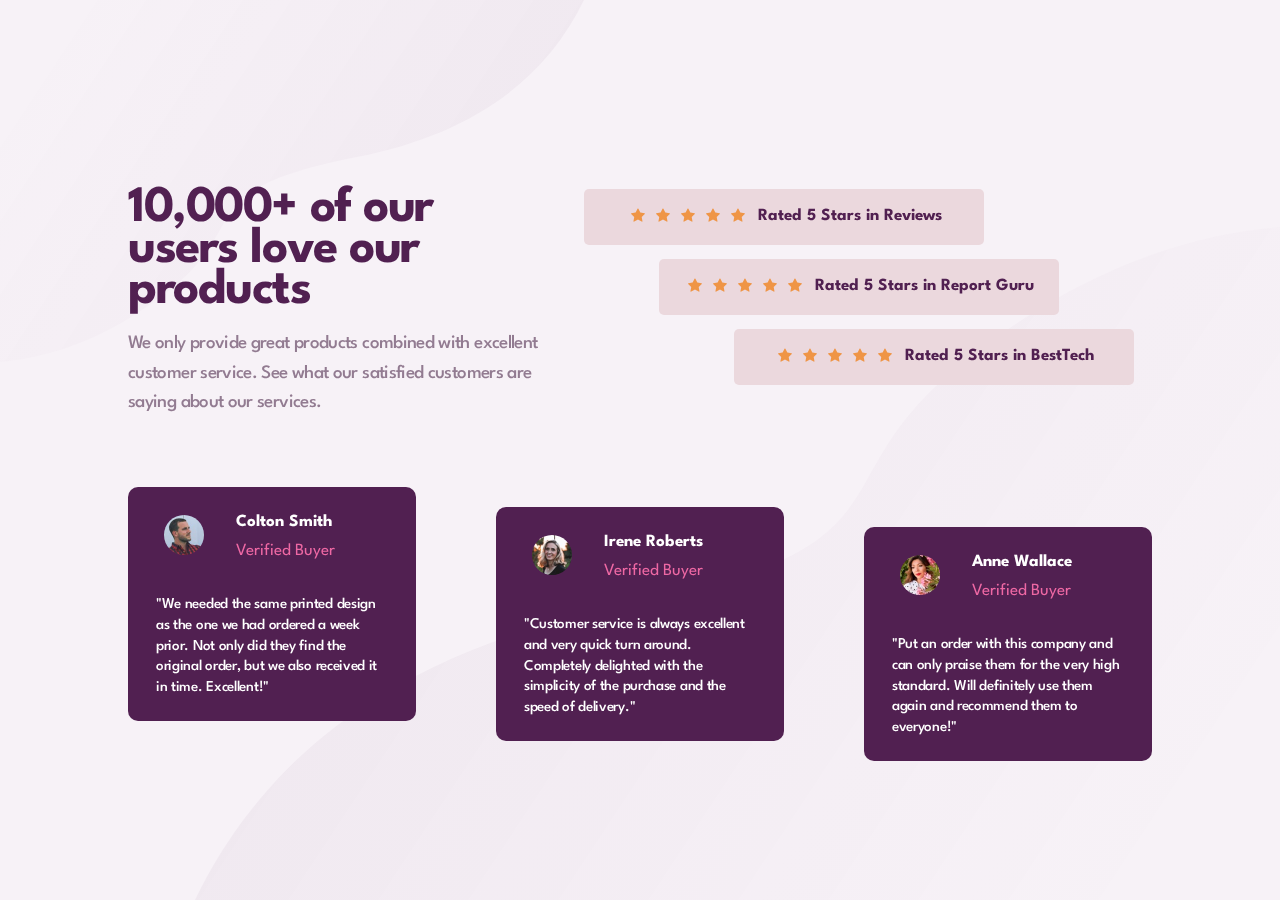
==== commit f0f6c54f: "final commit a" ====
--- a/index.html
+++ b/index.html
@@ -1,31 +1,24 @@
 <!DOCTYPE html>
 <html lang="en">
-
 <head>
   <meta charset="UTF-8">
   <meta http-equiv="X-UA-Compatible" content="IE=edge">
   <meta name="viewport" content="width=device-width, initial-scale=1.0">
-  <!--*Google Fonts-->
   <link rel="preconnect" href="https://fonts.googleapis.com">
   <link rel="preconnect" href="https://fonts.gstatic.com" crossorigin>
-  <link href="https://fonts.googleapis.com/css2?family=League+Spartan:wght@400;500;600;700&display=swap"
-    rel="stylesheet">
-  <!--*Font-Awesome-->
+  <link href="https://fonts.googleapis.com/css2?family=League+Spartan:wght@400;500;600;700&display=swap" rel="stylesheet">
   <link rel="stylesheet" href="https://cdnjs.cloudflare.com/ajax/libs/font-awesome/4.7.0/css/font-awesome.min.css">
-  <!--*Stylesheet-->
   <link rel="stylesheet" href="style.css">
   <title>Frontend Mentor | Social proof section</title>
 </head>
-
 <body>
   <header>
-    <h1 class="sr-only">Social Proof Section</h1> <!--* Screen Reader Only-->
+    <h1 class="sr-only">Social Proof Section</h1>
     <picture class="pic top-left">
       <source srcset="/images/c-bg-pattern-top-desktop.svg" media="(min-width: 1200px)">
       <img src="images/a-bg-pattern-top-mobile.svg" alt="" aria-hidden="true">
     </picture>
   </header>
-  <!--* Main Section-->
   <main>
     <section class="central-grid">
       <div class="upper-container desk">
@@ -38,58 +31,50 @@
         </div>
         <div class="star review-area">
           <div class="starlight pack-1">
-
             <div class="stars">
-            <span class="fa fa-star fa-1x checked"></span>
-            <span class="fa fa-star fa-sm checked"></span>
-            <span class="fa fa-star fa-1x checked"></span>
-            <span class="fa fa-star checked"></span>
-            <span class="fa fa-star checked"></span>
+              <span class="fa fa-star fa-1x checked"></span>
+              <span class="fa fa-star fa-sm checked"></span>
+              <span class="fa fa-star fa-1x checked"></span>
+              <span class="fa fa-star checked"></span>
+              <span class="fa fa-star checked"></span>
+            </div>
+            <p>
+              Rated 5 Stars in Reviews
+            </p>
           </div>
 
-          <p>
-            Rated 5 Stars in Reviews
-          </p>
-        </div>
-
-
-        <div class="starlight pack-2">
-
-          <div class="stars">
-            <span class="fa fa-star checked"></span>
-            <span class="fa fa-star checked"></span>
-            <span class="fa fa-star checked"></span>
-            <span class="fa fa-star checked"></span>
-            <span class="fa fa-star checked"></span>
+          <div class="starlight pack-2">
+            <div class="stars">
+              <span class="fa fa-star checked"></span>
+              <span class="fa fa-star checked"></span>
+              <span class="fa fa-star checked"></span>
+              <span class="fa fa-star checked"></span>
+              <span class="fa fa-star checked"></span>
+            </div>
+            <p>
+              Rated 5 Stars in Report Guru
+            </p>
           </div>
 
-          <p>
-            Rated 5 Stars in Report Guru
-          </p>
-        </div> <!--*starlight pack-2 (close)-->
-
-
-      <div class="starlight pack-3">
-        <div class="stars">
-        <span class="fa fa-star checked"></span>
-        <span class="fa fa-star checked"></span>
-        <span class="fa fa-star checked"></span>
-        <span class="fa fa-star checked"></span>
-        <span class="fa fa-star checked"></span>
-      </div>
-      <p>
-        Rated 5 Stars in BestTech
-      </p>
-      </div>
-    </div> <!--*upper-container desk (close)-->
-    </div> <!--!star review-area (close)-->
+          <div class="starlight pack-3">
+            <div class="stars">
+              <span class="fa fa-star checked"></span>
+              <span class="fa fa-star checked"></span>
+              <span class="fa fa-star checked"></span>
+              <span class="fa fa-star checked"></span>
+              <span class="fa fa-star checked"></span>
+            </div>
+            <p>
+              Rated 5 Stars in BestTech
+            </p>
+          </div>
+        </div> 
+      </div> 
       <div class="personal review-from">
-
         <figure class="box person-1">
           <div class="box-head">
             <div class="selfie">
-              <img src="images/image-colton.jpg" alt="" width="40px" height="40px"
-              aria-hidden="true">
+              <img src="images/image-colton.jpg" aria-hidden="true" alt="">
             </div>
             <div class="name">
               <h3>Colton Smith</h3>
@@ -103,8 +88,7 @@
         <figure class="box person-2">
           <div class="box-head">
             <div class="selfie">
-              <img src="images/image-irene.jpg" alt="" width="40px" height="40px"
-              aria-hidden="true">
+              <img src="images/image-irene.jpg" aria-hidden="true" alt="">
             </div>
             <div class="name">
               <h3>Irene Roberts</h3>
@@ -117,8 +101,7 @@
         <figure class="box person-3">
           <div class="box-head">
             <div class="selfie">
-              <img src="images/image-anne.jpg" alt="" width="40px" height="40px"
-              aria-hidden="true">
+              <img src="images/image-anne.jpg" aria-hidden="true" alt="">
             </div>
             <div class="name">
               <h3>Anne Wallace</h3>
@@ -131,14 +114,11 @@
       </div>
     </section>
   </main>
-
   <footer>
     <picture class="bot-right">
-      <source srcset="/images/d-bg-pattern-bottom-desktop.svg" media="(min-width: 1200px)">
+      <source srcset="/images/d-bg-pattern-bottom-desktop.svg" media="(min-width: 375px)">
       <img src="images/b-bg-pattern-bottom-mobile.svg" alt="" aria-hidden="true">
     </picture>
   </footer>
-
 </body>
-
 </html>--- a/style.css
+++ b/style.css
@@ -102,15 +102,7 @@
 }
 
 /* *Universal Styles */
-/* This area is mainly used for 
-colors, padding, fonts etc which
-are used in both the mobile and the 
-desktop area.*/
-
-.desk > .description > h2,
-.desk > .description > p {
-  /* font-family: var(--ff1); */
-}
+
 .top-left {
   z-index: 1;
   position: absolute;
@@ -121,25 +113,15 @@
 .bot-right {
   position: fixed;
   z-index: -1;
-  width: 1085px; 
-  height: 673px;
   bottom: 0;
   right: 0;
 }
 
-/* * the following is for the 
-* picture in the bottom right, 
-* we need to use the picture element 
-* do this successfully, 
-* include it in a footer, inside
-* the body but outside the main.*/
-
 .description > h2 {
-  /* max-width: 320px; */
   font-weight: 700;
   font-size: clamp(2.5rem, calc(2.5rem + 1vw), 3.2rem);
-  line-height: 40px;
-  letter-spacing: -1.43px;
+  line-height: .8;
+  letter-spacing: -0.089rem;
   color: var(--dpt);
 }
 
@@ -148,30 +130,29 @@
   text-align: center;
 }
 
-.desk > .description > p {
+.description > p {
   color: var(--lpt);
-  margin: 17px 24px 0px 17px;
+  margin: 1.063rem 1.5rem 0rem 1.063rem;
   font-family: var(--ff1);
-  font-size: 19px;
+  font-size: 1.188rem;
   font-weight: 500;
-  line-height: 25px;
-  letter-spacing: -0.6333333253860474px;
-  text-align: center;
+  line-height: 1.563;
+  letter-spacing: -0.04rem;
 }
 
 .box {
   background-color: #512051;
-  height: 234px;
-  width: 350px;
+  height: 14.625rem;
+  width: 21.875rem;
 }
 
 .review-area {
-  margin: 39px 24px 49px 24px;
+  margin: 2.438rem 1.5rem 3.063rem 1.5rem;
   display: flex;
   flex-flow: row wrap;
-  align-items: center; 
+  align-items: center;
   justify-content: center;
-  gap: 14px;
+  gap: 0.875rem;
 }
 
 .starlight {
@@ -181,12 +162,12 @@
 }
 
 .starlight {
-  border-radius: 5px;
+  border-radius: 0.313rem;
   width: 100%;
-  max-width: 400px;
+  max-width: 25rem;
   text-align: center;
   background-color: #ebd8dd;
-  height: 78px;
+  height: 4.875rem;
   display: flex;
   flex-direction: column;
   align-items: center;
@@ -194,34 +175,34 @@
 }
 
 .starlight > p {
-  font-family: League Spartan;
-  font-size: 17px;
+  font-family: var(--ff1);
+  font-size: 1.063rem;
   font-weight: 700;
-  line-height: 16px;
-  letter-spacing: 0px;
+  line-height: 1;
+  letter-spacing: 0rem;
   text-align: left;
   color: var(--dpt);
 }
 
 .stars > .fa {
-  margin-left: 14px;
-  width: 16px;
-  height: 15px;
+  margin-left: 0.875rem;
+  width: 1rem;
+  height: 0.938rem;
   color: #ef9546;
-  top: 0px;
-  border-radius: 0px;
+  top: 0rem;
+  border-radius: 0rem;
 }
 
 .box {
-  padding: 28px; 
-  border-radius: 10px; 
+  padding: 1.75rem;
+  border-radius: 0.625rem;
   overflow: hidden;
 }
 
 .box-head {
   display: flex;
   flex-direction: row;
-  margin-bottom: 30px;
+  margin-bottom: 1.875rem;
 }
 
 .name {
@@ -229,41 +210,42 @@
 }
 
 .box-head > .name > h3 {
-  font-size: 17px; 
+  font-size: 1.063rem;
   color: var(--white);
-  line-height: 15px; 
+  line-height: 0.938;
   font-weight: 700;
 }
 
 .box-head > .name > h4 {
-  font-size: 17px;
+  font-size: 1.063rem;
   font-weight: 400;
   color: var(--spt);
-  line-height: 15px; 
+  line-height: 1.5;
   margin-top: 0.5rem;
 }
 
 .box > p {
   font-family: var(--ff1);
-  font-size: 15px;
+  font-size: 0.938rem;
   color: var(--white);
   font-weight: 500;
-  line-height: 22px;
+  line-height: 1.375;
   letter-spacing: -0.3035714328289032px;
   text-align: left;
-  
 }
 
 .selfie > img {
   border-radius: 50%;
   margin-left: 0.5rem;
+  width: 2.5rem;
+  height: 2.5rem;
 }
 /* *Mobile Layout Area */
 
-@media only screen and (max-width: 1200px) {
+@media only screen and (max-width: 75em) {
   .central-grid {
     margin: 0 auto;
-    min-width: 300px;
+    min-width: 18.75rem;
     width: 95%;
   }
 
@@ -272,109 +254,109 @@
     flex-direction: column;
     flex-wrap: wrap;
     align-items: center;
-    min-width: 300px;
-    padding-top: 62px;
+    min-width: 18.75rem;
+    padding-top: 3.875rem;
   }
 
   .personal {
     display: flex;
     flex-direction: column;
     align-items: center;
-    gap: 20px;
-  }
-}
-/* end of mobile sized media query*/
+    gap: 1.25rem;
+  }
+
+  .box {
+    max-width: 90%;
+    overflow: hidden;
+  }
+
+  main {
+    padding-bottom: 0.625rem;
+  }
+}
 
 /* *Desktop Layout Area */
 
-@media only screen and (min-width: 1201px) {
+@media only screen and (min-width: 75em) {
   main {
     min-height: 100vh;
-    display: grid; 
+    display: grid;
     place-items: center;
   }
   .central-grid {
-    width: 80%; 
-    max-width: 1110px;
-    max-height: 800px;
-    /* padding-top: 60px; */
-
+    width: 80%;
+    max-width: 69.375rem;
+    max-height: 50rem;
   }
 
   .desk {
-    display: flex; 
+    display: flex;
     height: 55%;
-    /* gap: 11.25%; */
-    /* padding-top: 50px; */
     justify-content: space-between;
-    margin-bottom: 60px;
+    margin-bottom: 4.313rem;
   }
   .star {
     width: 60%;
-    /* outline: 1px solid green; */
     margin: 0;
-    padding-top: 50px;
-    flex-wrap: nowrap; 
-    display: flex; 
-    flex-direction: column; 
+    padding-top: 3.125rem;
+    flex-wrap: nowrap;
+    display: flex;
+    flex-direction: column;
     justify-content: flex-start;
   }
 
   .star > .starlight:nth-child(1) {
-    margin-right: 150px;
+    margin-right: 9.375rem;
   }
 
   .star > .starlight:nth-child(3) {
-    margin-left: 150px;
+    margin-left: 9.375rem;
   }
 
   .starlight {
-    width: 4500px; 
-    height: 56px;
+    width: 28.125rem;
+    height: 3.5rem;
     flex-direction: row;
-  } 
+  }
 
   .starlight > .stars {
-    margin-right: 12px;
-    margin-bottom: 4px;
+    margin-right: 0.75rem;
+    margin-bottom: 0.25rem;
   }
 
   .starlight > .stars > span {
-    margin-left: 3px;
-    font-size: 15px;
-  }
-  /* ! fa-icons absorb the font
-  ! size of the parent element.*/
-  
+    margin-left: 0.188rem;
+    font-size: 0.938rem;
+  }
+
   .description {
     width: 45%;
-    padding-top: 50px;
+    padding-top: 3.125rem;
   }
 
   .description > h2 {
-    max-width: 320px;
-    text-align: left !important; 
-  }
-
-  .description > p {
-    text-align: left !important; 
-    margin-left: 0 !important;
+    max-width: 20rem;
+    text-align: left;
+  }
+
+  .desk > .description > p {
+    text-align: left;
+    margin-left: 0;
   }
 
   .personal {
-    display: flex; 
+    display: flex;
     height: 45%;
     align-items: center;
-    justify-content: center; 
-    gap: 80px;
+    justify-content: center;
+    gap: 5rem;
   }
 
   .personal > .box:nth-child(1) {
-    margin-bottom: 40px;;
+    margin-bottom: 2.5rem;
   }
 
   .personal > .box:nth-child(3) {
-    margin-top: 40px;;
-  }
-
-}+    margin-top: 2.5rem;
+  }
+}
